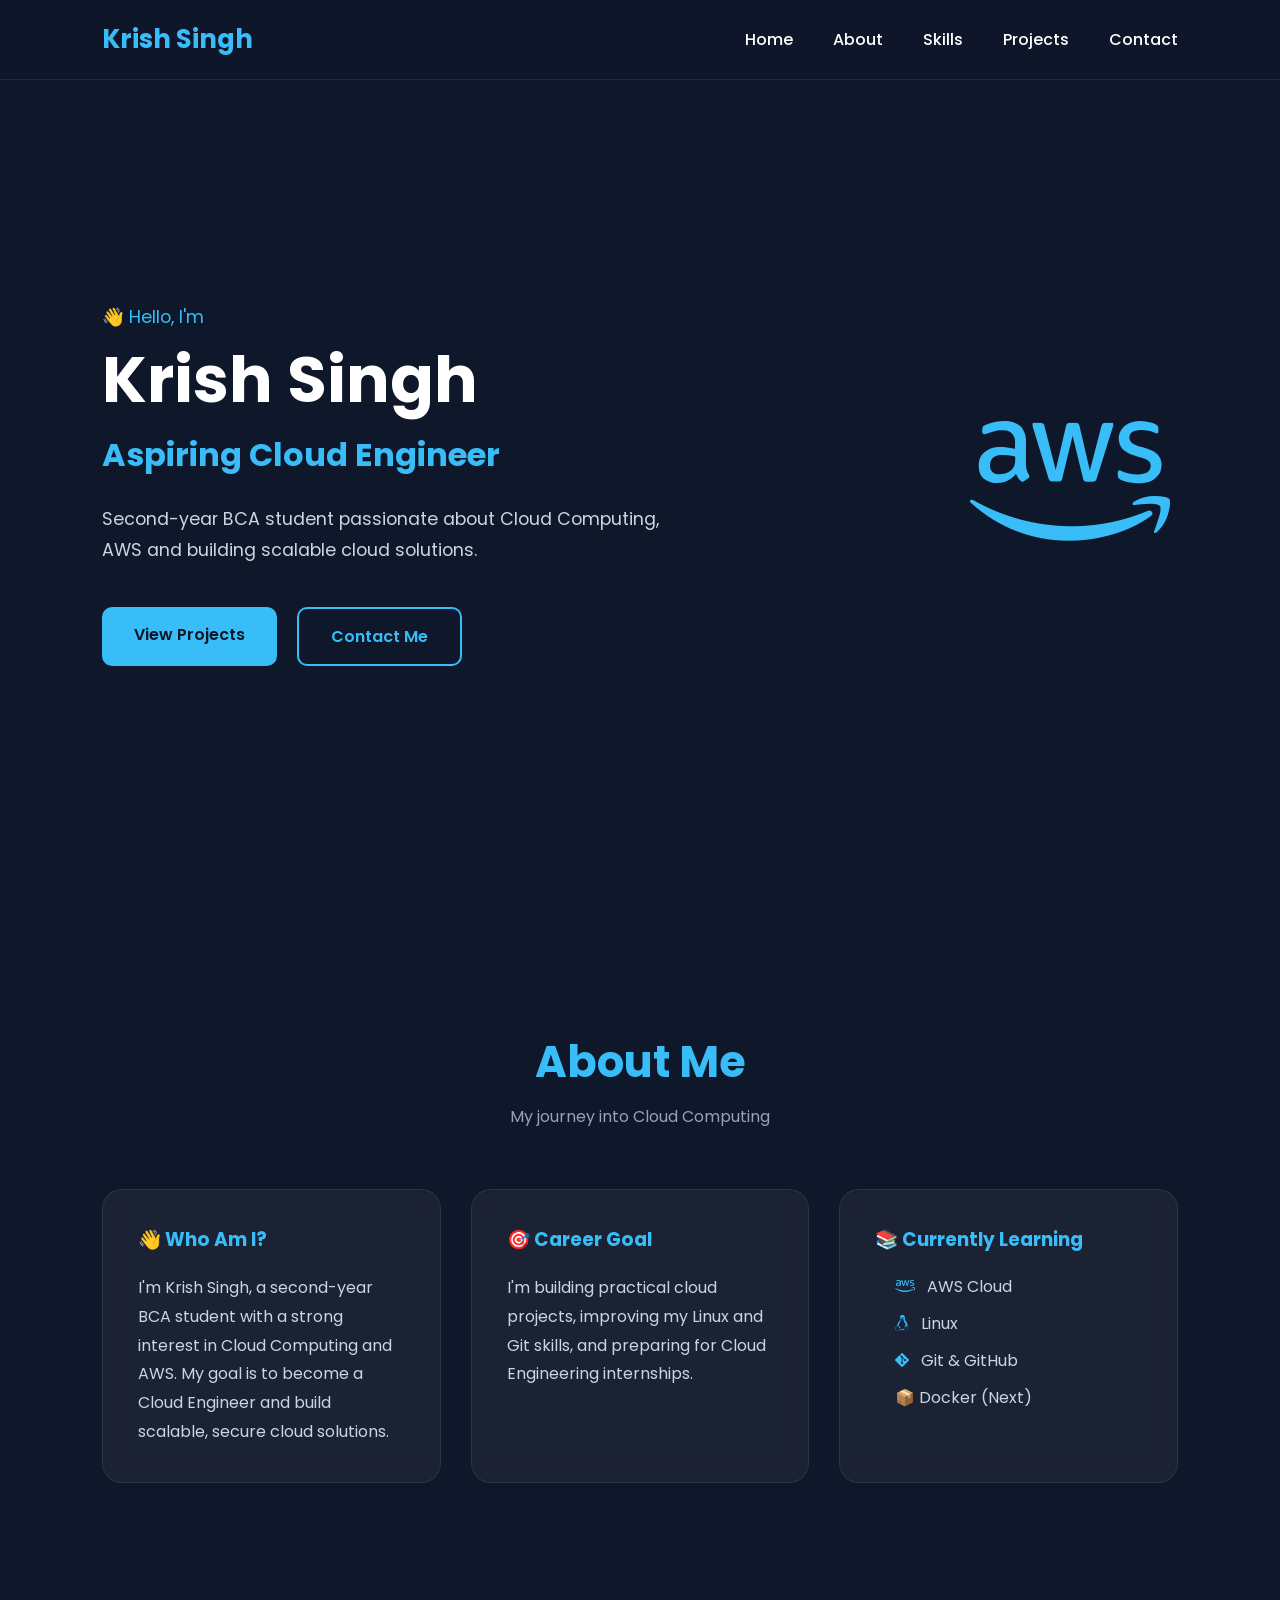
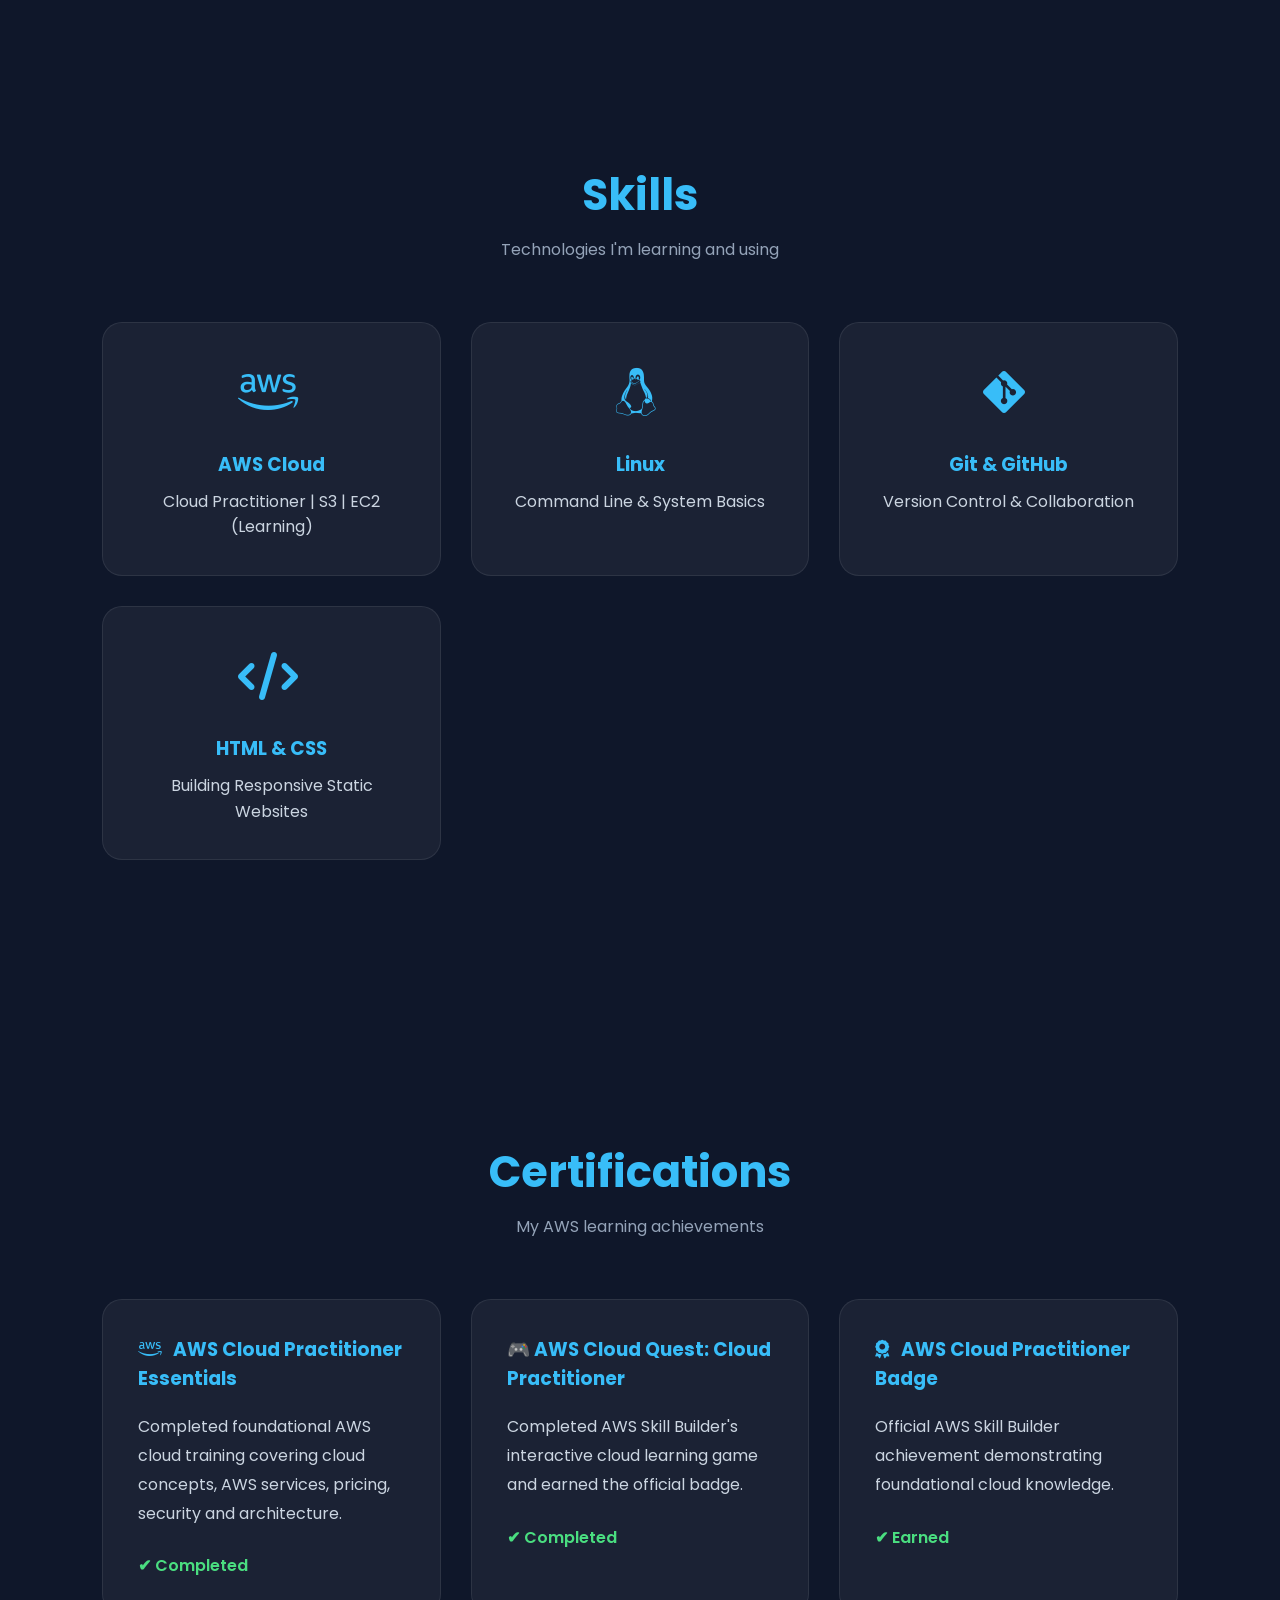
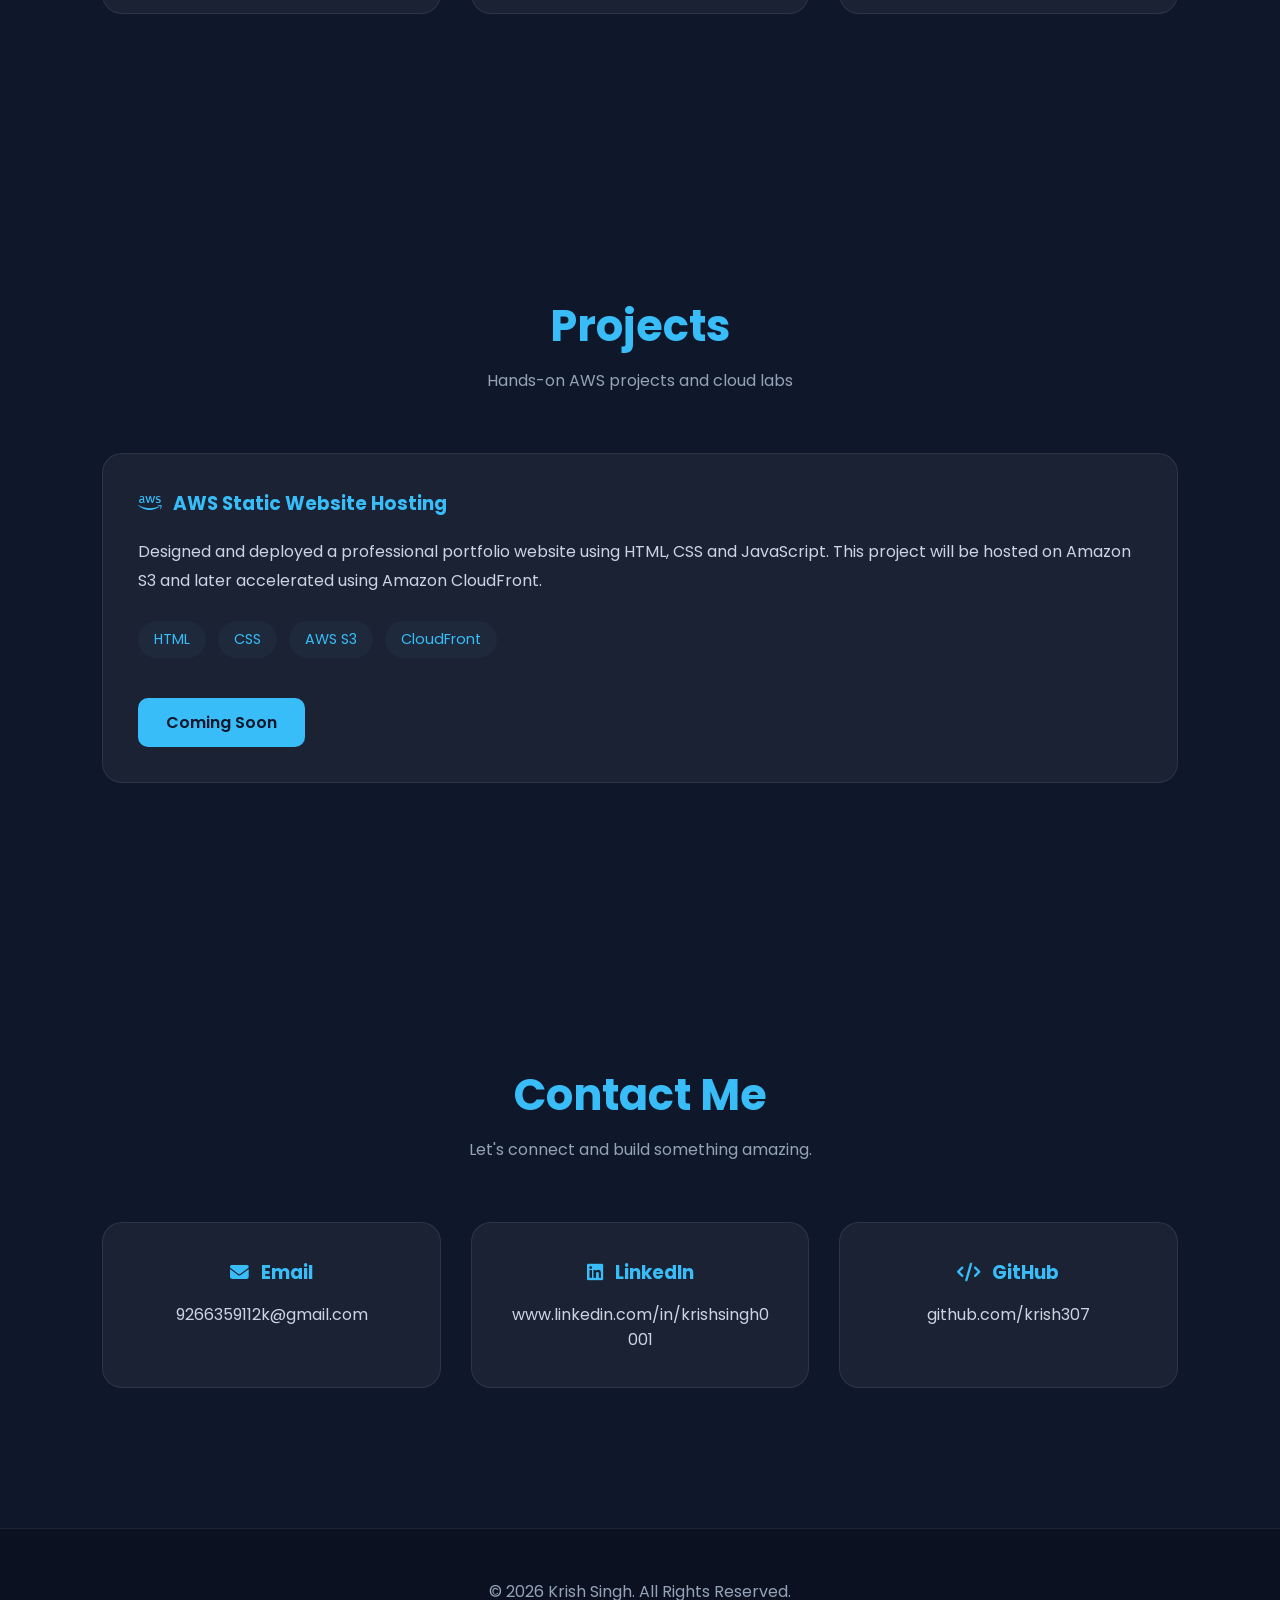
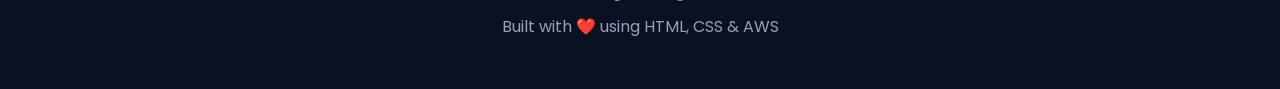
==== index.html @ 6c4070fa "Add project documentation" ====
<!DOCTYPE html>
<html lang="en">

<head>
    <meta charset="UTF-8">
    <meta name="viewport" content="width=device-width, initial-scale=1.0">
    <title>Krish Singh | Cloud Engineer Portfolio</title>
    <link rel="preconnect" href="https://fonts.googleapis.com">
<link rel="preconnect" href="https://fonts.gstatic.com" crossorigin>
<link href="https://fonts.googleapis.com/css2?family=Poppins:ital,wght@0,100;0,200;0,300;0,400;0,500;0,600;0,700;0,800;0,900;1,100;1,200;1,300;1,400;1,500;1,600;1,700;1,800;1,900&display=swap" rel="stylesheet">

<link rel="stylesheet"
href="https://cdnjs.cloudflare.com/ajax/libs/font-awesome/6.7.2/css/all.min.css">
<link rel="stylesheet" href="https://cdnjs.cloudflare.com/ajax/libs/font-awesome/6.7.2/css/all.min.css">
    <link rel="stylesheet" href="style.css">
</head>

<body>

   <header>
<nav class="navbar">

    <div class="logo">
        Krish Singh
    </div>

    <ul class="nav-links">

        <li><a href="#home">Home</a></li>

        <li><a href="#about">About</a></li>

        <li><a href="#skills">Skills</a></li>

        <li><a href="#projects">Projects</a></li>

        <li><a href="#contact">Contact</a></li>

    </ul>

</nav>

</header>

<section id="home" class="hero">

    <div class="hero-content">

        <p class="intro">👋 Hello, I'm</p>

        <h1>Krish Singh</h1>

        <h2>Aspiring Cloud Engineer</h2>

        <p class="description">
            Second-year BCA student passionate about Cloud Computing,
            AWS and building scalable cloud solutions.
        </p>

        <div class="hero-buttons">

            <a href="#projects" class="primary-btn">View Projects</a>

            <a href="#contact" class="secondary-btn">Contact Me</a>

        </div>

    </div>

    <div class="hero-image">

        <i class="fa-brands fa-aws"></i>

    </div>

</section>
<section id="about" class="about">

    <div class="section-title">
        <h2>About Me</h2>
        <p>My journey into Cloud Computing</p>
    </div>

    <div class="about-container">

        <div class="about-card">

            <h3>👋 Who Am I?</h3>

            <p>
                I'm Krish Singh, a second-year BCA student with a strong interest
                in Cloud Computing and AWS. My goal is to become a Cloud Engineer
                and build scalable, secure cloud solutions.
            </p>

        </div>

        <div class="about-card">

            <h3>🎯 Career Goal</h3>

            <p>
                I'm building practical cloud projects, improving my Linux and Git
                skills, and preparing for Cloud Engineering internships.
            </p>

        </div>

        <div class="about-card">

            <h3>📚 Currently Learning</h3>

            <ul>

                <li><i class="fa-brands fa-aws"></i> AWS Cloud</li>

                <li><i class="fa-brands fa-linux"></i> Linux</li>

                <li><i class="fa-brands fa-git-alt"></i> Git & GitHub</li>

                <li>📦 Docker (Next)</li>

            </ul>

        </div>

    </div>

</section>
<section id="skills" class="skills">

    <div class="section-title">

        <h2>Skills</h2>

        <p>Technologies I'm learning and using</p>

    </div>

    <div class="skills-grid">

        <div class="skill-card">
            <span><i class="fa-brands fa-aws"></i></span>
            <h3>AWS Cloud</h3>
            <p>Cloud Practitioner | S3 | EC2 (Learning)</p>
        </div>

        <div class="skill-card">
            <span><i class="fa-brands fa-linux"></i></span>
            <h3>Linux</h3>
            <p>Command Line & System Basics</p>
        </div>

        <div class="skill-card">
            <span><i class="fa-brands fa-git-alt"></i></span>
            <h3>Git & GitHub</h3>
            <p>Version Control & Collaboration</p>
        </div>

        <div class="skill-card">
            <span><i class="fa-solid fa-code"></i></span>
            <h3>HTML & CSS</h3>
            <p>Building Responsive Static Websites</p>
        </div>

    </div>

</section>
<section id="certifications" class="certifications">

    <div class="section-title">

        <h2>Certifications</h2>

        <p>My AWS learning achievements</p>

    </div>

    <div class="cert-grid">

        <div class="cert-card">

            <h3><i class="fa-brands fa-aws"></i> AWS Cloud Practitioner Essentials</h3>

            <p>
                Completed foundational AWS cloud training covering
                cloud concepts, AWS services, pricing,
                security and architecture.
            </p>

            <span>✔ Completed</span>

        </div>

        <div class="cert-card">

            <h3>🎮 AWS Cloud Quest: Cloud Practitioner</h3>

            <p>
                Completed AWS Skill Builder's interactive
                cloud learning game and earned the official badge.
            </p>

            <span>✔ Completed</span>

        </div>

        <div class="cert-card">

            <h3><i class="fa-solid fa-award"></i> AWS Cloud Practitioner Badge</h3>

            <p>
                Official AWS Skill Builder achievement
                demonstrating foundational cloud knowledge.
            </p>

            <span>✔ Earned</span>

        </div>

    </div>

</section>
<section id="projects" class="projects">

    <div class="section-title">

        <h2>Projects</h2>

        <p>Hands-on AWS projects and cloud labs</p>

    </div>

    <div class="project-grid">

        <div class="project-card">

            <h3><i class="fa-brands fa-aws"></i> AWS Static Website Hosting</h3>

            <p>
                Designed and deployed a professional portfolio website
                using HTML, CSS and JavaScript.
                This project will be hosted on Amazon S3 and later
                accelerated using Amazon CloudFront.
            </p>

            <div class="tech-stack">

                <span>HTML</span>
                <span>CSS</span>
                <span>AWS S3</span>
                <span>CloudFront</span>

            </div>

            <a href="#" class="project-btn">
                Coming Soon
            </a>

        </div>

    </div>

</section>
<section id="contact" class="contact">

    <div class="section-title">

        <h2>Contact Me</h2>

        <p>Let's connect and build something amazing.</p>

    </div>

    <div class="contact-container">

        <div class="contact-card">

            <h3><i class="fa-solid fa-envelope"></i> Email</h3>

            <p>9266359112k@gmail.com</p>

        </div>

        <div class="contact-card">

            <h3><i class="fa-brands fa-linkedin"></i> LinkedIn</h3>

            <p>www.linkedin.com/in/krishsingh0001</p>

        </div>

        <div class="contact-card">

            <h3><i class="fa-solid fa-code"></i> GitHub</h3>

            <p>github.com/krish307</p>

        </div>

    </div>

</section>
<footer class="footer">

    <p>© 2026 Krish Singh. All Rights Reserved.</p>

    <p>Built with ❤️ using HTML, CSS & AWS</p>

</footer>

<script src="script.js"></script>

</body>

</html>
---- style.css ----
*{
    margin:0;
    padding:0;
    box-sizing:border-box;
}

html{
    scroll-behavior:smooth;
}

body{

    font-family:'Poppins',sans-serif;

    background:#0f172a;

    color:white;

}

a{
    text-decoration:none;
}

ul{
    list-style:none;
}
/* ===========================
   Navigation Bar
=========================== */

.navbar{

    width:100%;

    height:80px;

    display:flex;

    justify-content:space-between;

    align-items:center;

    padding:0 8%;

    position:fixed;

    top:0;

    left:0;

    z-index:1000;

    background:rgba(15,23,42,0.80);

    backdrop-filter:blur(12px);

    border-bottom:1px solid rgba(255,255,255,0.08);

}

.logo{

    font-size:1.6rem;

    font-weight:700;

    color:#38bdf8;

}

.nav-links{

    display:flex;

    gap:40px;

}

.nav-links a{

    color:white;

    font-weight:500;

    transition:.3s;

}

.nav-links a:hover{

    color:#38bdf8;

}
body{

    font-family:'Poppins',sans-serif;

    background:#0f172a;

    color:white;

    padding-top:80px;

}
/* ===========================
   Hero Section
=========================== */

.hero{

    min-height:90vh;

    display:flex;

    justify-content:space-between;

    align-items:center;

    padding:0 8%;

}

.hero-content{

    max-width:600px;

}

.intro{

    color:#38bdf8;

    font-size:1.1rem;

    margin-bottom:15px;

}

.hero h1{

    font-size:4rem;

    line-height:1.1;

    margin-bottom:15px;

}

.hero h2{

    color:#38bdf8;

    font-size:2rem;

    margin-bottom:25px;

}

.description{

    font-size:1.1rem;

    color:#cbd5e1;

    line-height:1.8;

    margin-bottom:40px;

}

.hero-buttons{

    display:flex;

    gap:20px;

}

.primary-btn{

    background:#38bdf8;

    color:#0f172a;

    padding:15px 32px;

    border-radius:10px;

    font-weight:600;

}

.secondary-btn{

    border:2px solid #38bdf8;

    color:#38bdf8;

    padding:15px 32px;

    border-radius:10px;

    font-weight:600;

}

.primary-btn,
.secondary-btn{

    transition:.3s ease;

}

.primary-btn:hover{

    transform:translateY(-5px);

    box-shadow:0 10px 25px rgba(56,189,248,.35);

}

.secondary-btn:hover{

    transform:translateY(-5px);

    box-shadow:0 10px 25px rgba(56,189,248,.20);

}

.hero-image{

    font-size:10rem;

    animation:float 4s ease-in-out infinite;

}

@keyframes float{

    0%{

        transform:translateY(0px);

    }

    50%{

        transform:translateY(-20px);

    }

    100%{

        transform:translateY(0px);

    }

}
/* ===========================
   About Section
=========================== */

.about{

    padding:140px 8%;

}

.section-title{

    text-align:center;

    margin-bottom:60px;

}

.section-title h2{

    font-size:2.7rem;

    color:#38bdf8;

}

.section-title p{

    color:#94a3b8;

    margin-top:10px;

}

.about-container{

    display:grid;

    grid-template-columns:repeat(auto-fit,minmax(280px,1fr));

    gap:30px;

}

.about-card{

    background:rgba(255,255,255,.05);

    border:1px solid rgba(255,255,255,.08);

    border-radius:20px;

    padding:35px;

    backdrop-filter:blur(10px);

    transition:.3s;

}

.about-card:hover{

    transform:translateY(-8px);

    border-color:#38bdf8;

}

.about-card h3{

    margin-bottom:20px;

    color:#38bdf8;

}

.about-card p{

    color:#cbd5e1;

    line-height:1.8;

}

.about-card ul{

    margin-left:20px;

}

.about-card li{

    margin-bottom:12px;

    color:#cbd5e1;

}
/* ===========================
   Skills Section
=========================== */

.skills{

    padding:140px 8%;

}

.skills-grid{

    display:grid;

    grid-template-columns:repeat(auto-fit,minmax(250px,1fr));

    gap:30px;

}

.skill-card{

    background:rgba(255,255,255,.05);

    border:1px solid rgba(255,255,255,.08);

    border-radius:20px;

    padding:35px;

    text-align:center;

    transition:.3s;

}

.skill-card:hover{

    transform:translateY(-10px);

    border-color:#38bdf8;

}

.skill-card span{

    font-size:3rem;

}

.skill-card h3{

    margin:20px 0 10px;

    color:#38bdf8;

}

.skill-card p{

    color:#cbd5e1;

    line-height:1.6;

}
/* ===========================
   Certifications
=========================== */

.certifications{

    padding:140px 8%;

}

.cert-grid{

    display:grid;

    grid-template-columns:repeat(auto-fit,minmax(300px,1fr));

    gap:30px;

}

.cert-card{

    background:rgba(255,255,255,.05);

    border:1px solid rgba(255,255,255,.08);

    border-radius:20px;

    padding:35px;

    transition:.3s;

}

.cert-card:hover{

    transform:translateY(-10px);

    border-color:#38bdf8;

}

.cert-card h3{

    color:#38bdf8;

    margin-bottom:20px;

}

.cert-card p{

    color:#cbd5e1;

    line-height:1.8;

    margin-bottom:25px;

}

.cert-card span{

    color:#4ade80;

    font-weight:600;

}
/* ===========================
   Projects
=========================== */

.projects{

    padding:140px 8%;

}

.project-grid{

    display:grid;

    grid-template-columns:repeat(auto-fit,minmax(340px,1fr));

    gap:35px;

}

.project-card{

    background:rgba(255,255,255,.05);

    border:1px solid rgba(255,255,255,.08);

    border-radius:20px;

    padding:35px;

    transition:.3s;

}

.project-card:hover{

    transform:translateY(-10px);

    border-color:#38bdf8;

}

.project-card h3{

    color:#38bdf8;

    margin-bottom:20px;

}

.project-card p{

    color:#cbd5e1;

    line-height:1.8;

}

.tech-stack{

    display:flex;

    flex-wrap:wrap;

    gap:12px;

    margin:25px 0;

}

.tech-stack span{

    background:#1e293b;

    color:#38bdf8;

    padding:8px 16px;

    border-radius:30px;

    font-size:.9rem;

}

.project-btn{

    display:inline-block;

    margin-top:15px;

    background:#38bdf8;

    color:#0f172a;

    padding:12px 28px;

    border-radius:10px;

    font-weight:600;

}
/* ===========================
   Contact Section
=========================== */

.contact{

    padding:140px 8%;

}

.contact-container{

    display:grid;

    grid-template-columns:repeat(auto-fit,minmax(280px,1fr));

    gap:30px;

}

.contact-card{

    background:rgba(255,255,255,.05);

    border:1px solid rgba(255,255,255,.08);

    border-radius:20px;

    padding:35px;

    text-align:center;

    transition:.3s;

}

.contact-card:hover{

    transform:translateY(-10px);

    border-color:#38bdf8;

}

.contact-card h3{

    color:#38bdf8;

    margin-bottom:15px;

}

.contact-card p{

    color:#cbd5e1;

    word-break:break-word;

}
/* ===========================
   Footer
=========================== */

.footer{

    padding:40px 8%;

    text-align:center;

    border-top:1px solid rgba(255,255,255,.08);

    background:#0b1120;

}

.footer p{

    color:#94a3b8;

    margin:10px 0;

}
/* ===========================
   Responsive Design
=========================== */

@media (max-width: 768px) {

    .navbar{

        flex-direction:column;

        height:auto;

        padding:20px;

        gap:20px;

    }

    .nav-links{

        flex-wrap:wrap;

        justify-content:center;

        gap:20px;

    }

    .hero{

        flex-direction:column-reverse;

        text-align:center;

        gap:60px;

        padding-top:50px;

    }

    .hero h1{

        font-size:2.8rem;

    }

    .hero h2{

        font-size:1.6rem;

    }

    .hero-buttons{

        justify-content:center;

        flex-wrap:wrap;

    }

    .hero-image{

        font-size:7rem;

    }

}
/* ===========================
   Icons
=========================== */

i{
    color:#38bdf8;
    margin-right:8px;
}
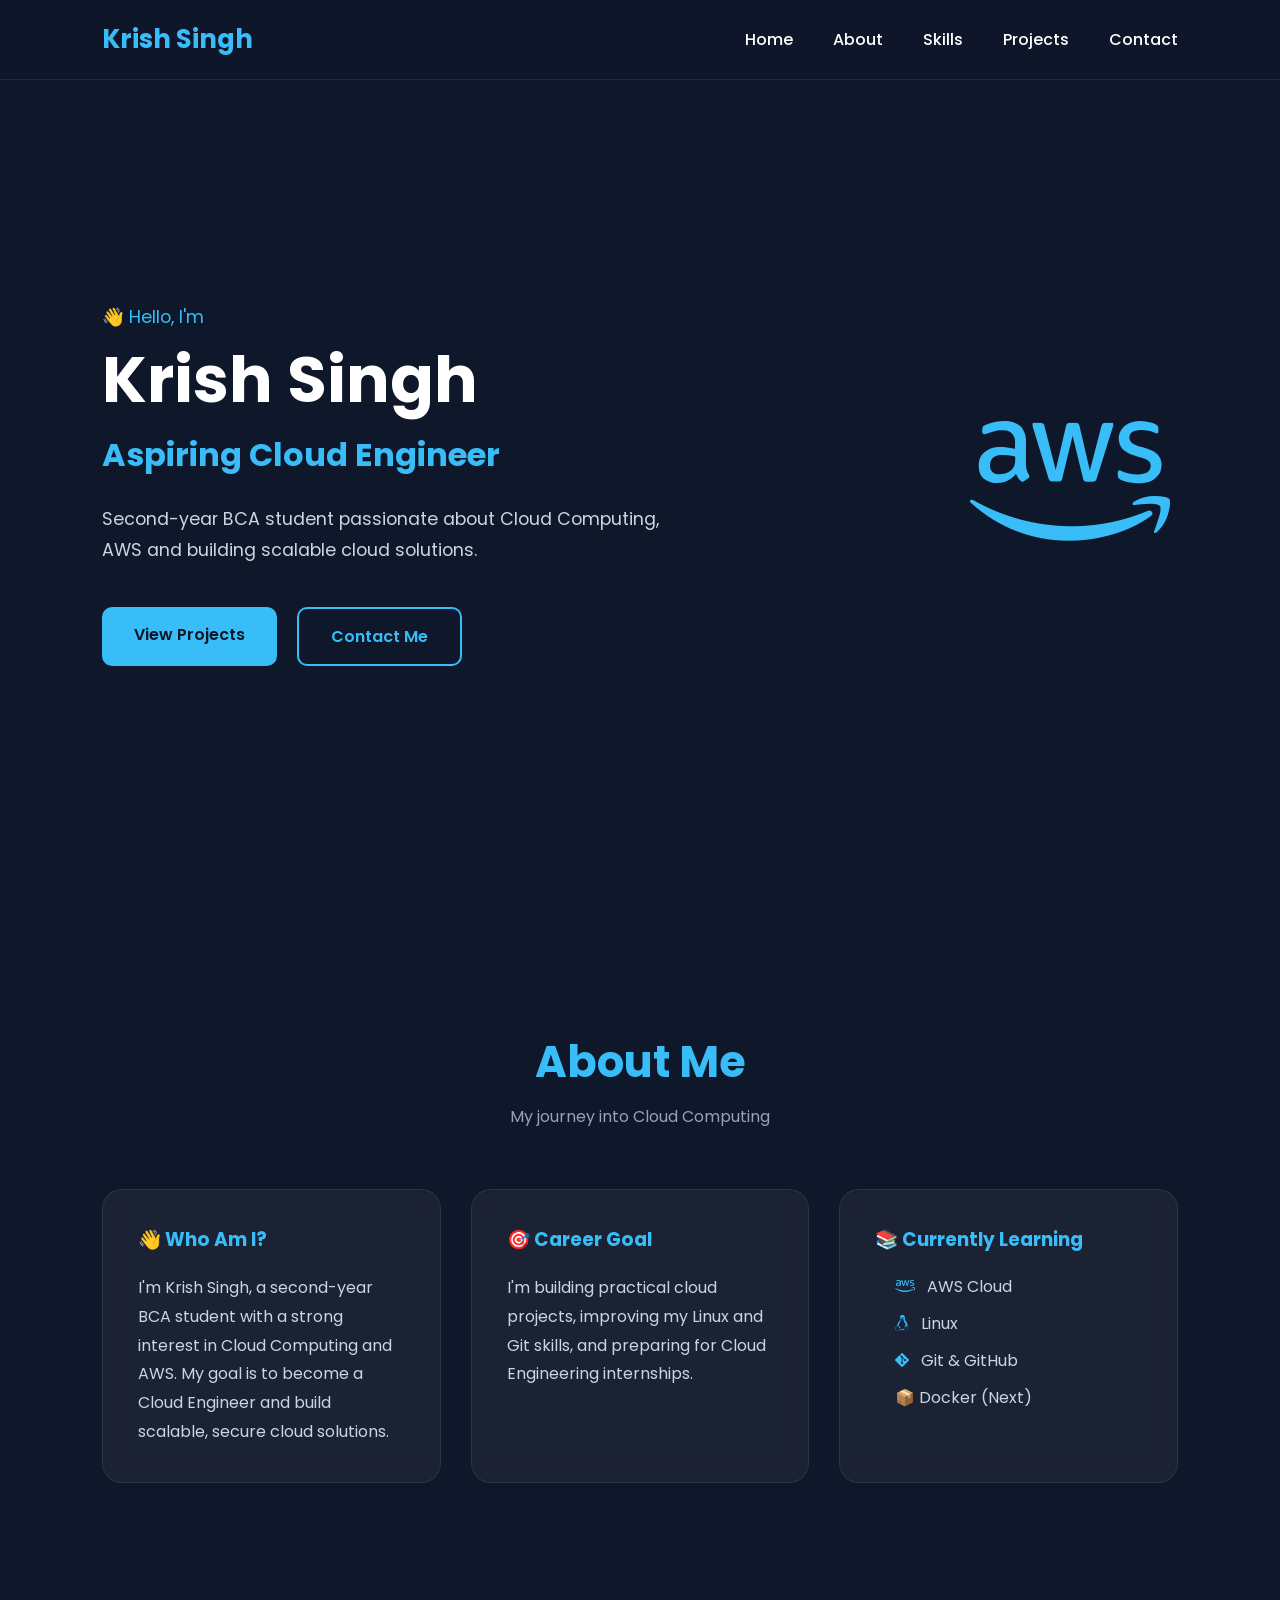
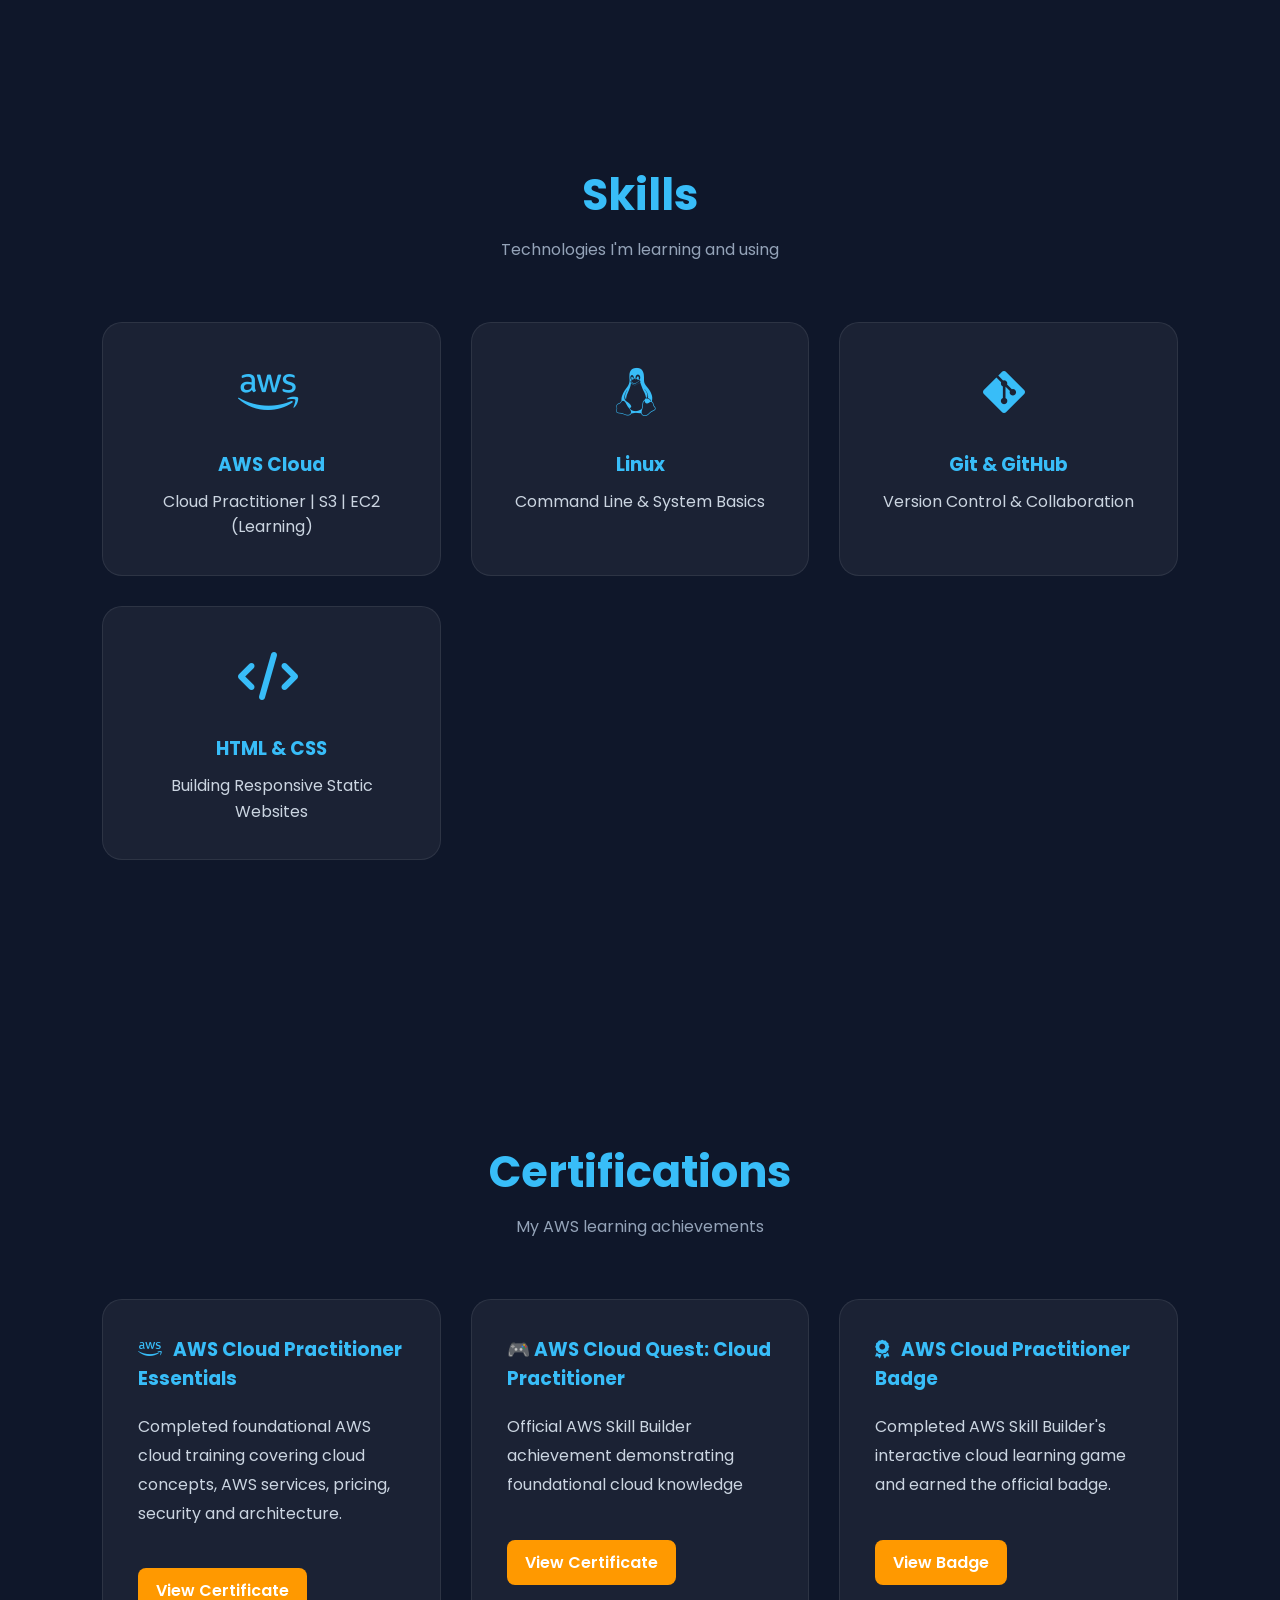
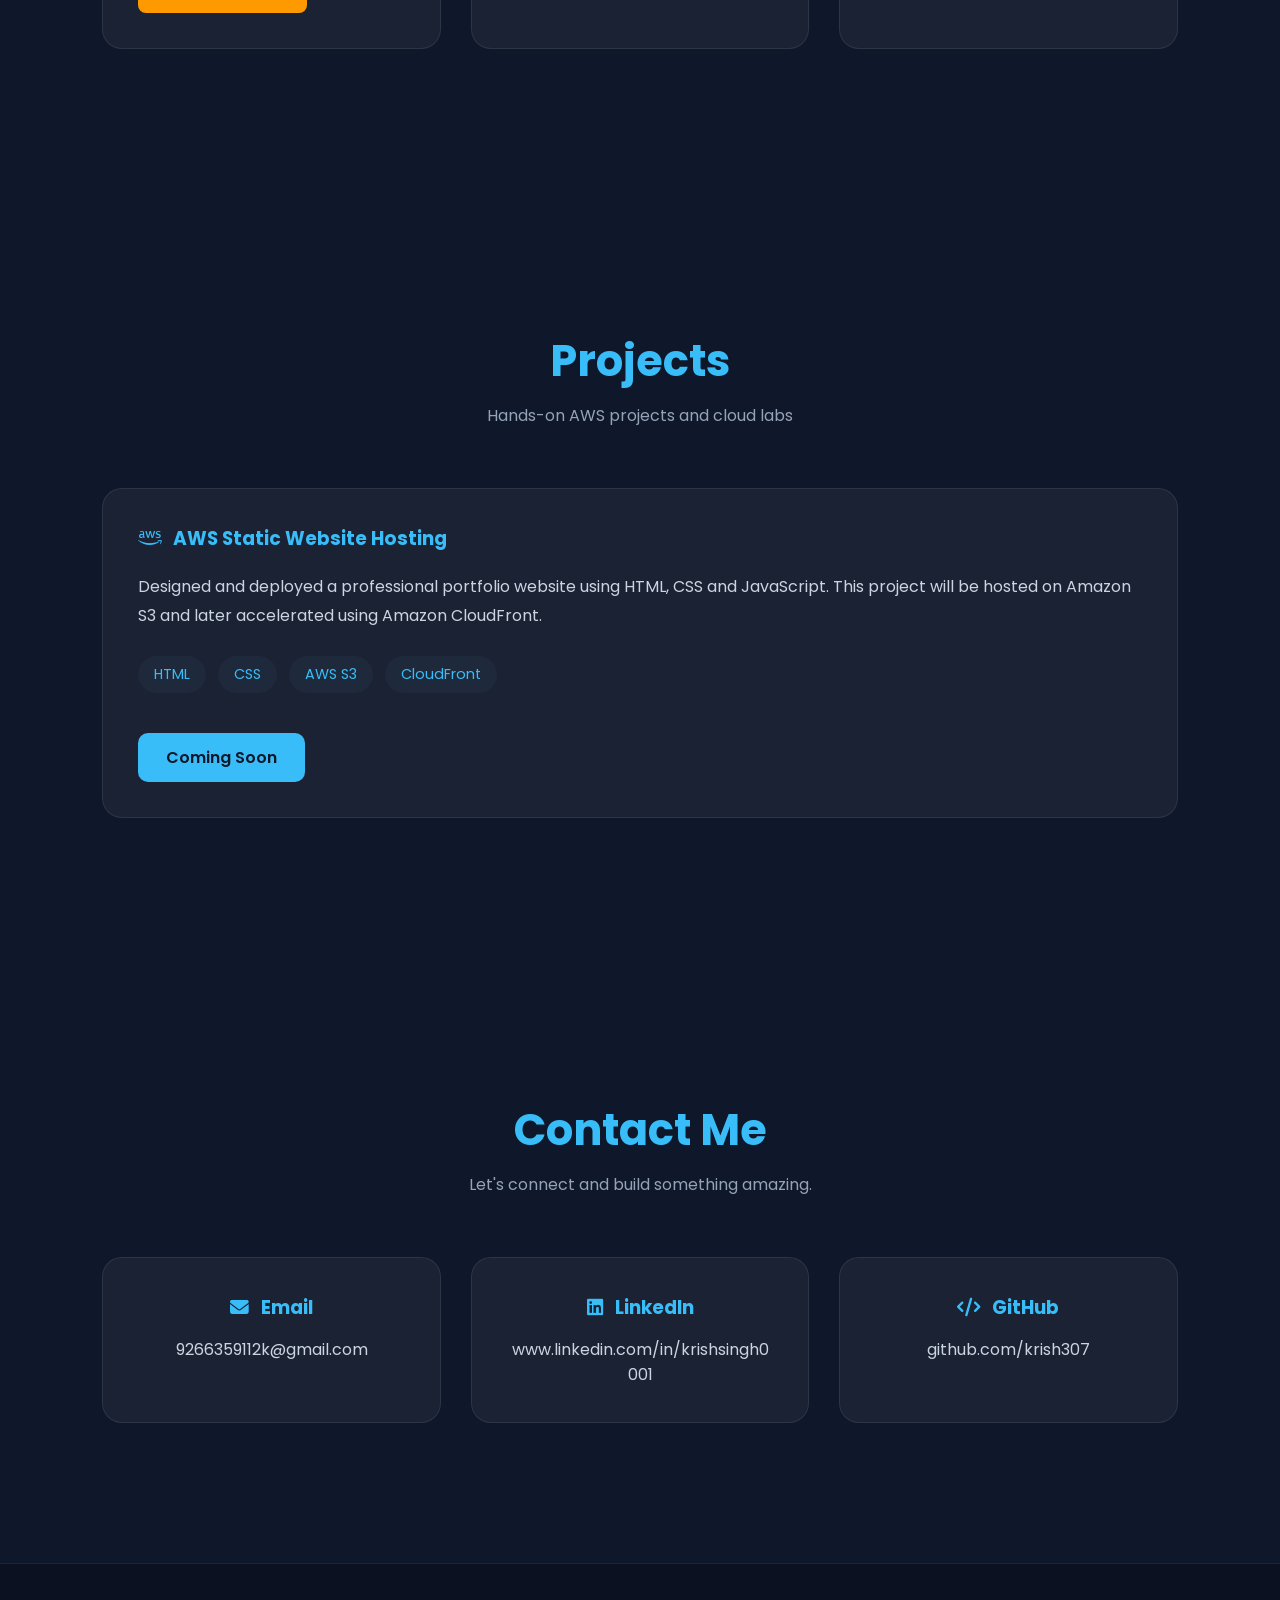
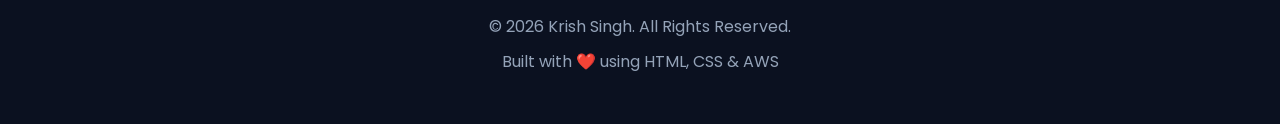
==== commit 2bf266ce: "some debuggging" ====
--- a/index.html
+++ b/index.html
@@ -188,7 +188,11 @@
                 security and architecture.
             </p>
 
-            <span>✔ Completed</span>
+            <span><a href="assets/certificates/aws-cloud-practitioner-essentials-certificate.pdf"
+   target="_blank"
+   class="btn-small">
+   View Certificate
+</a></span>
 
         </div>
 
@@ -196,25 +200,33 @@
 
             <h3>🎮 AWS Cloud Quest: Cloud Practitioner</h3>
 
-            <p>
-                Completed AWS Skill Builder's interactive
+            <p>Official AWS Skill Builder achievement
+                demonstrating foundational cloud knowledge
+                
+            </p>
+
+            <span><a href="assets/certificates/aws-cloud-practitioner-certificate.pdf"
+   target="_blank"
+   class="btn-small">
+   View Certificate
+</a></span>
+
+        </div>
+
+        <div class="cert-card">
+
+            <h3><i class="fa-solid fa-award"></i> AWS Cloud Practitioner Badge</h3>
+
+            <p> Completed AWS Skill Builder's interactive
                 cloud learning game and earned the official badge.
-            </p>
-
-            <span>✔ Completed</span>
-
-        </div>
-
-        <div class="cert-card">
-
-            <h3><i class="fa-solid fa-award"></i> AWS Cloud Practitioner Badge</h3>
-
-            <p>
-                Official AWS Skill Builder achievement
-                demonstrating foundational cloud knowledge.
-            </p>
-
-            <span>✔ Earned</span>
+                
+            </p>
+
+            <span><a href="assets/certificates/aws-cloud-quest-cloud-practitioner-training-badge.png"
+   target="_blank"
+   class="btn-small">
+   View Badge
+</a></span>
 
         </div>
 
--- a/style.css
+++ b/style.css
@@ -743,4 +743,19 @@
 i{
     color:#38bdf8;
     margin-right:8px;
+}
+.btn-small{
+    display:inline-block;
+    margin-top:15px;
+    padding:10px 18px;
+    background:#ff9900;
+    color:white;
+    text-decoration:none;
+    border-radius:8px;
+    font-weight:600;
+    transition:.3s;
+}
+
+.btn-small:hover{
+    background:#e68a00;
 }
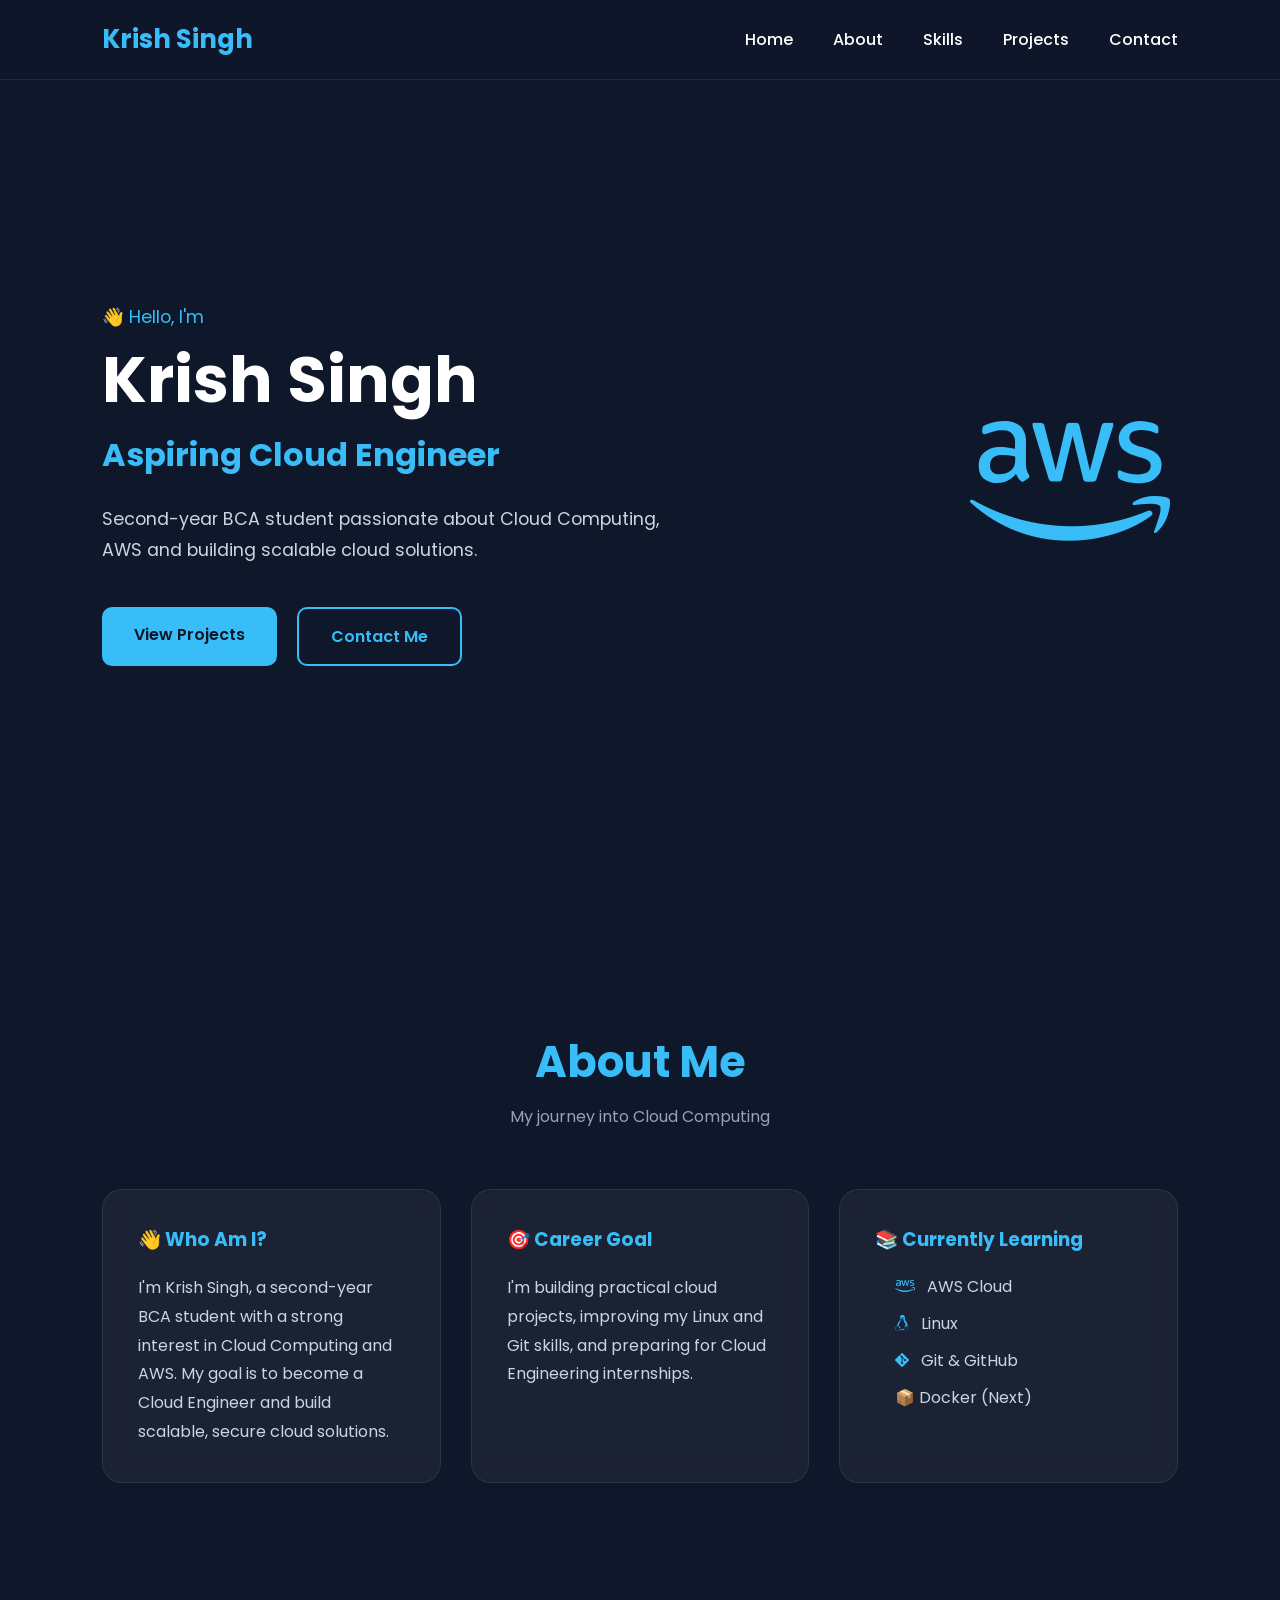
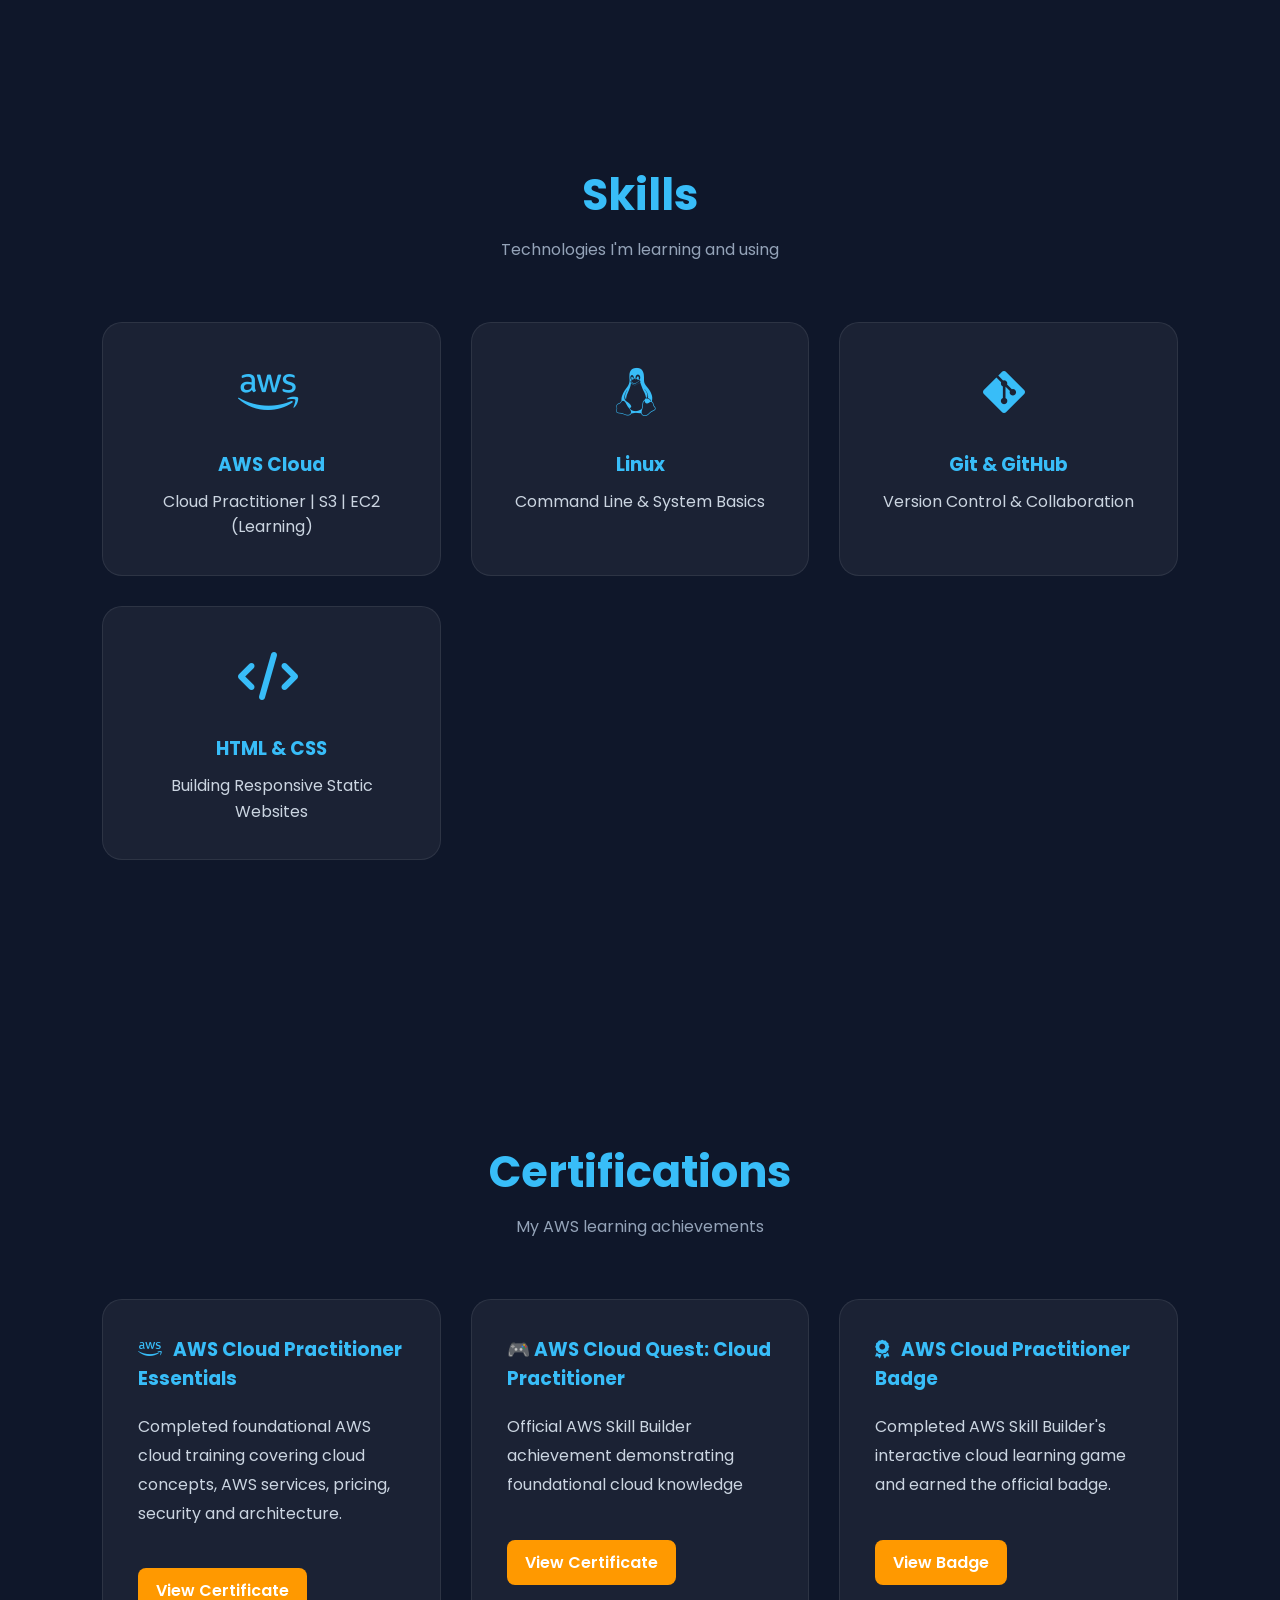
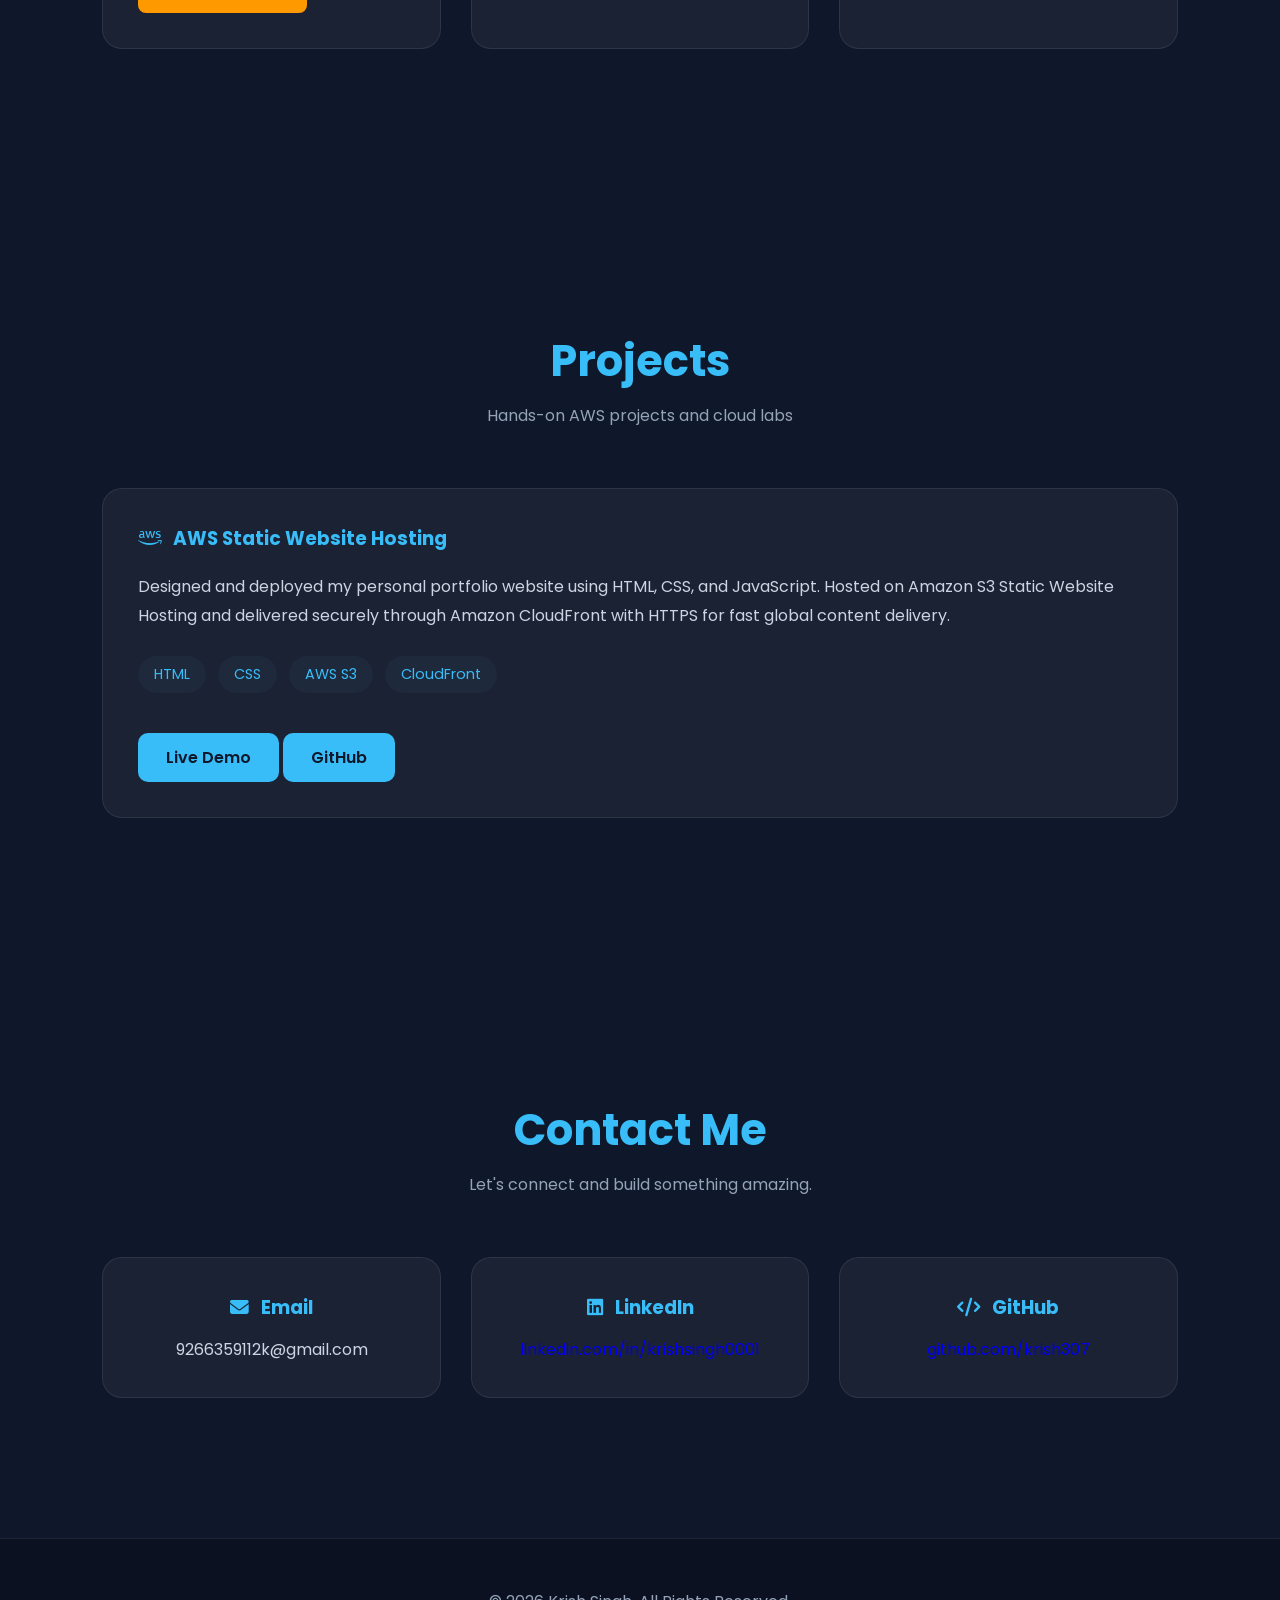
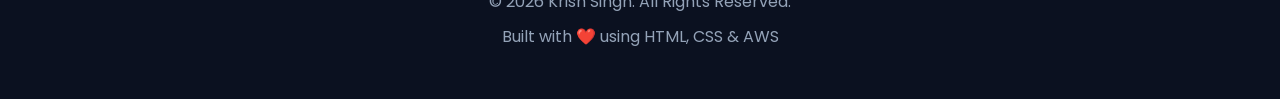
==== commit bbce6f41: "Add project and mobile screenshots to README" ====
--- a/index.html
+++ b/index.html
@@ -250,11 +250,11 @@
             <h3><i class="fa-brands fa-aws"></i> AWS Static Website Hosting</h3>
 
             <p>
-                Designed and deployed a professional portfolio website
-                using HTML, CSS and JavaScript.
-                This project will be hosted on Amazon S3 and later
-                accelerated using Amazon CloudFront.
-            </p>
+    Designed and deployed my personal portfolio website using
+    HTML, CSS, and JavaScript. Hosted on Amazon S3 Static Website
+    Hosting and delivered securely through Amazon CloudFront with
+    HTTPS for fast global content delivery.
+</p>
 
             <div class="tech-stack">
 
@@ -265,10 +265,16 @@
 
             </div>
 
-            <a href="#" class="project-btn">
-                Coming Soon
-            </a>
-
+            <a href="https://d2lk2nhp66uyva.cloudfront.net"
+   target="_blank"
+   class="project-btn">
+   Live Demo
+</a>
+<a href="https://github.com/krish307"
+   target="_blank"
+   class="project-btn">
+   GitHub
+</a>
         </div>
 
     </div>
@@ -298,7 +304,11 @@
 
             <h3><i class="fa-brands fa-linkedin"></i> LinkedIn</h3>
 
-            <p>www.linkedin.com/in/krishsingh0001</p>
+          <p>
+    <a href="https://www.linkedin.com/in/krishsingh0001" target="_blank">
+        linkedin.com/in/krishsingh0001
+    </a>
+</p>
 
         </div>
 
@@ -306,7 +316,11 @@
 
             <h3><i class="fa-solid fa-code"></i> GitHub</h3>
 
-            <p>github.com/krish307</p>
+           <p>
+    <a href="https://github.com/krish307" target="_blank">
+        github.com/krish307
+    </a>
+</p>
 
         </div>
 
